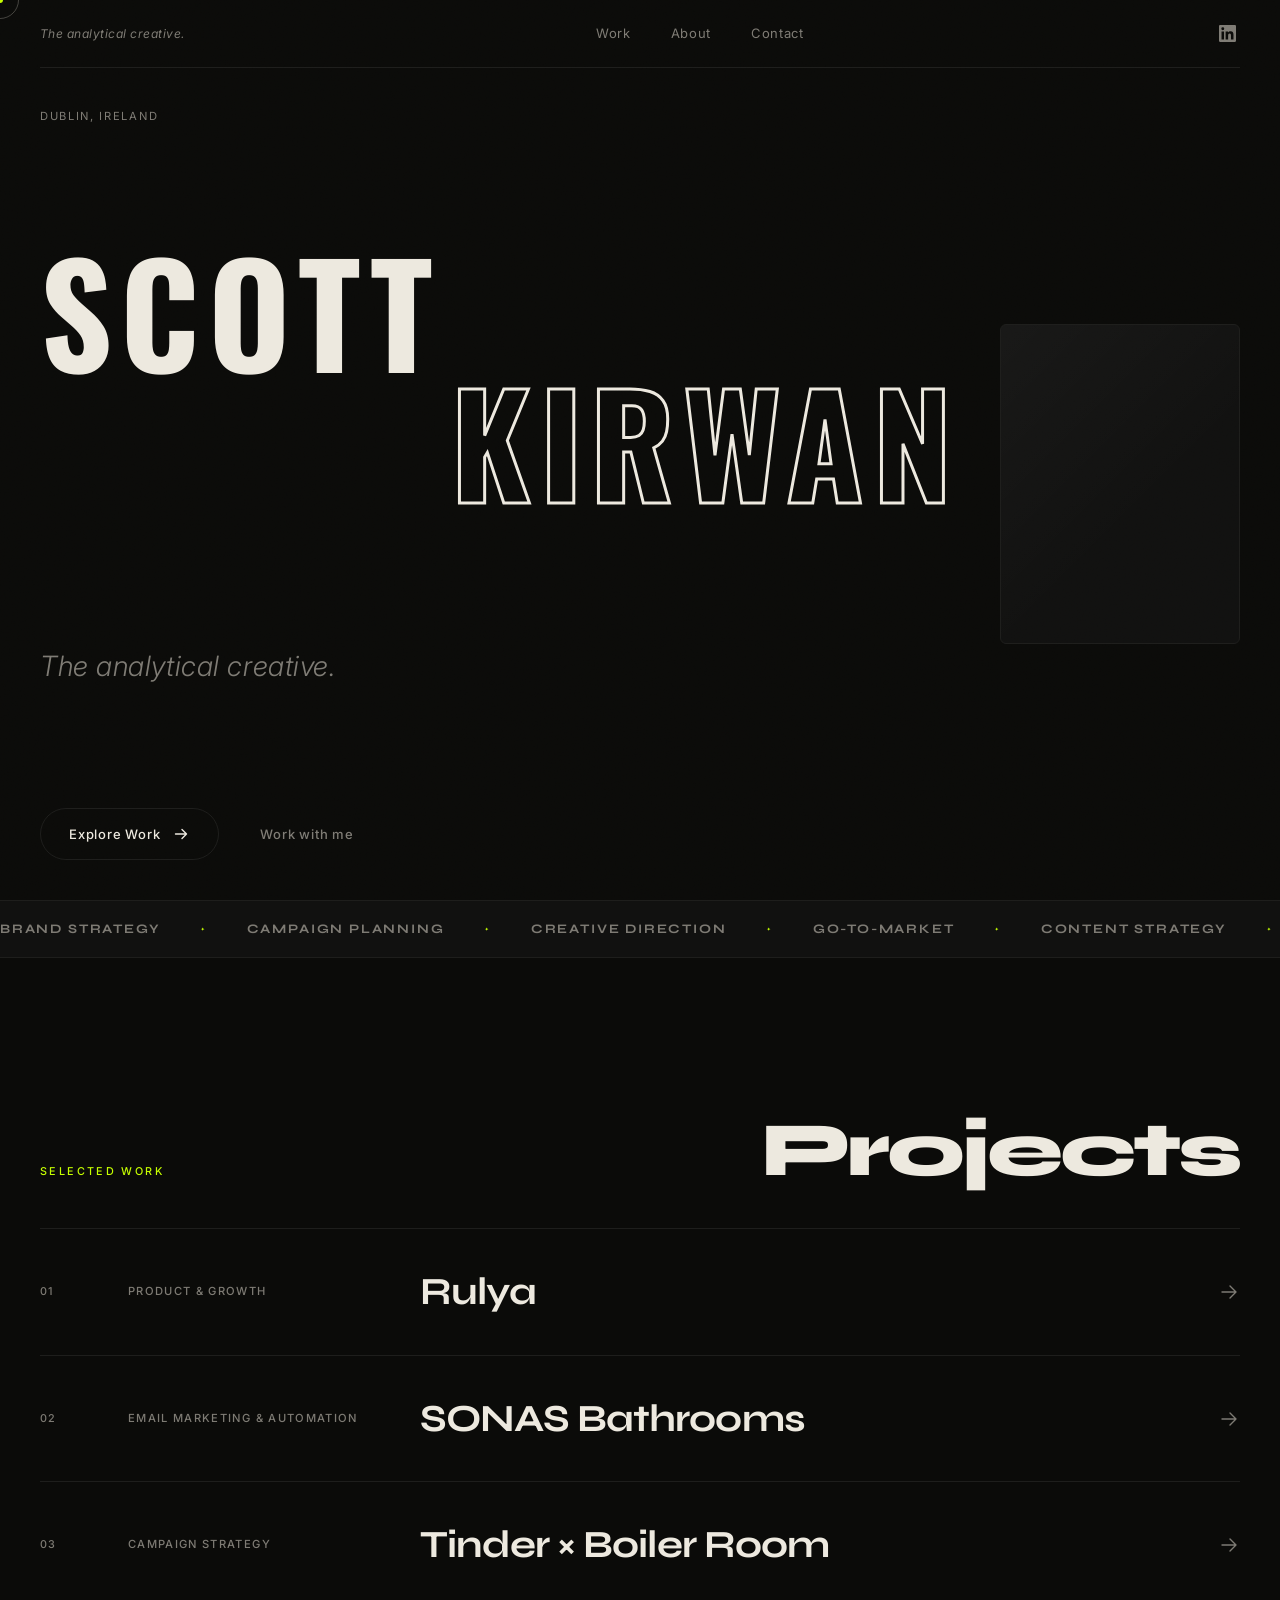
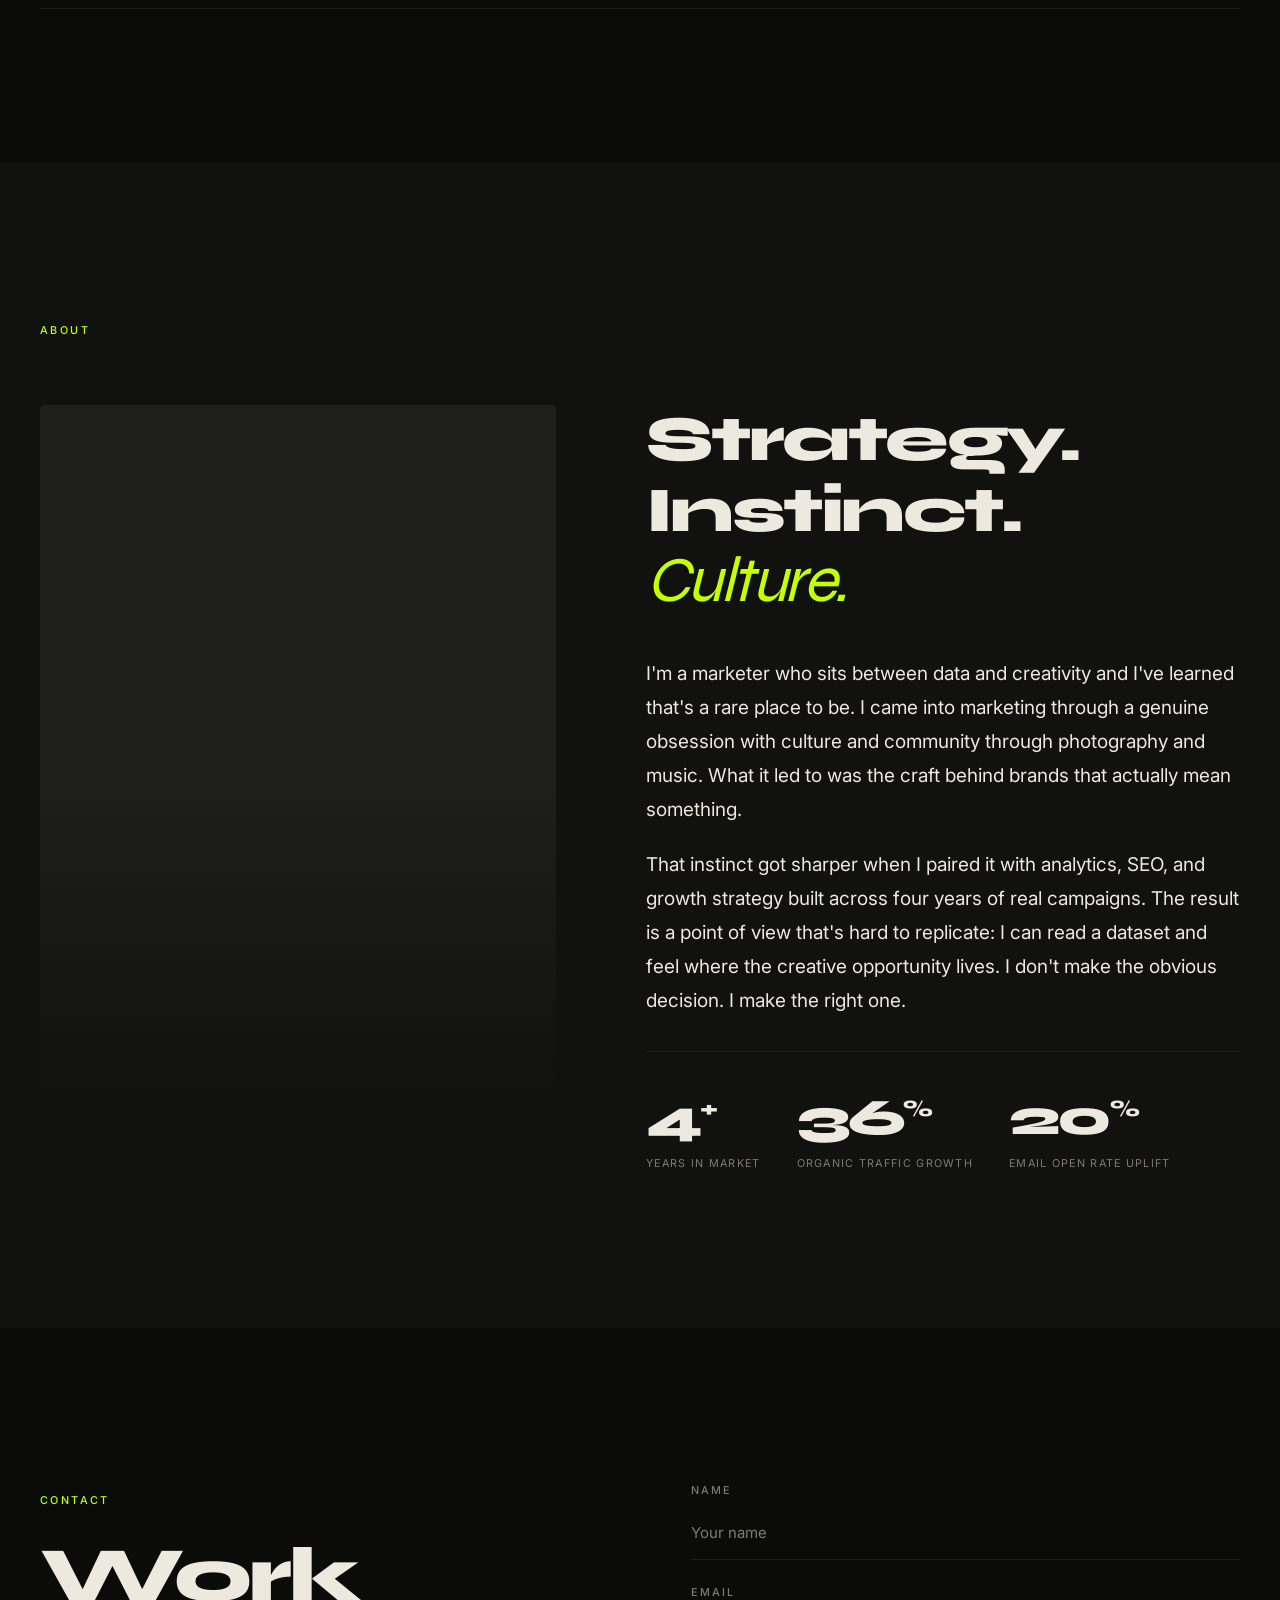
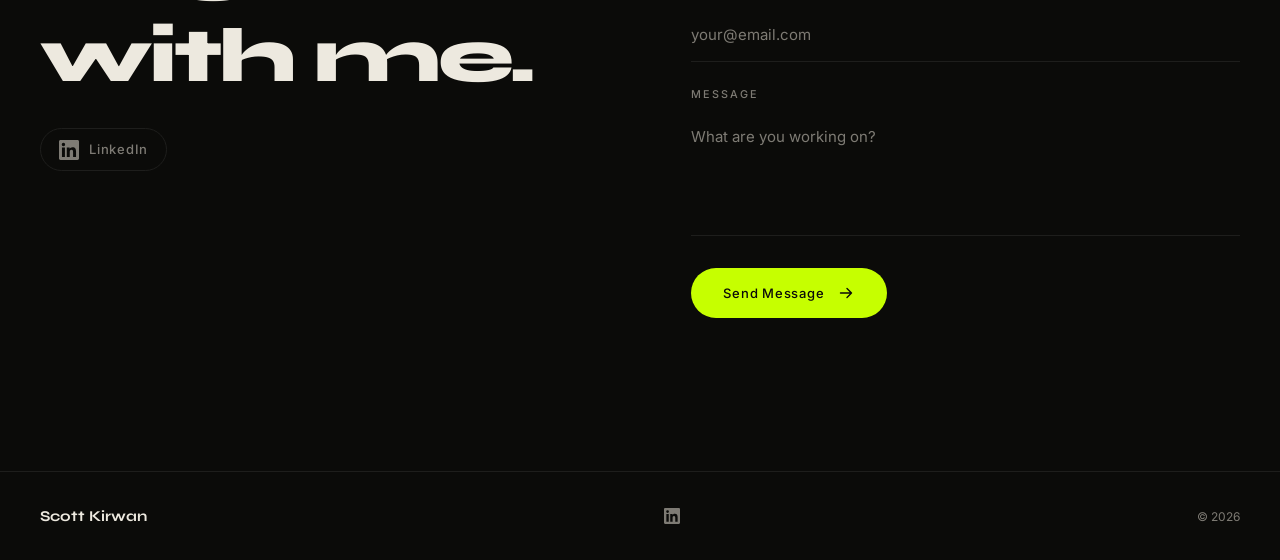
==== index.html @ 183482c9 "Portfolio v1" ====
<!DOCTYPE html>
<html lang="en">
<head>
  <meta charset="UTF-8" />
  <meta name="viewport" content="width=device-width, initial-scale=1.0" />
  <meta name="description" content="Scott Kirwan — Marketing professional. Brand strategy, campaigns, and creative direction." />
  <title>Scott Kirwan</title>
  <link rel="preconnect" href="https://fonts.googleapis.com" />
  <link rel="preconnect" href="https://fonts.gstatic.com" crossorigin />
  <link href="https://fonts.googleapis.com/css2?family=Oswald:wght@700&family=Syne:wght@400;700;800&family=Inter:wght@300;400;500&display=swap" rel="stylesheet" />
  <link rel="stylesheet" href="css/styles.css" />
</head>
<body>

  <!-- Grain texture -->
  <svg class="grain" aria-hidden="true" focusable="false" xmlns="http://www.w3.org/2000/svg">
    <filter id="noise">
      <feTurbulence type="fractalNoise" baseFrequency="0.65" numOctaves="3" stitchTiles="stitch" />
    </filter>
    <rect width="100%" height="100%" filter="url(#noise)" />
  </svg>

  <!-- Custom cursor -->
  <div class="cursor-dot"  id="cursorDot"  aria-hidden="true"></div>
  <div class="cursor-ring" id="cursorRing" aria-hidden="true"></div>

  <!-- Work hover preview (follows cursor) -->
  <div class="work-preview" id="workPreview" aria-hidden="true">
    <div class="work-preview__img" id="workPreviewImg"></div>
  </div>

  <!-- NAV ──────────────────────────────────────────────── -->
  <header class="nav" id="nav">
    <div class="nav__inner">
      <a href="#hero" class="nav__tagline" data-cursor="link">The analytical creative.</a>

      <nav class="nav__links" id="navLinks" aria-label="Main navigation">
        <a href="#work"    data-cursor="link">Work</a>
        <a href="#about"   data-cursor="link">About</a>
        <a href="#contact" data-cursor="link">Contact</a>
      </nav>

      <a href="https://www.linkedin.com/in/scott-kirwan-a81163185" class="nav__linkedin" target="_blank" rel="noopener noreferrer" aria-label="LinkedIn" data-cursor="link">
        <svg width="17" height="17" viewBox="0 0 24 24" fill="currentColor" aria-hidden="true">
          <path d="M20.447 20.452h-3.554v-5.569c0-1.328-.027-3.037-1.852-3.037-1.853 0-2.136 1.445-2.136 2.939v5.667H9.351V9h3.414v1.561h.046c.477-.9 1.637-1.85 3.37-1.85 3.601 0 4.267 2.37 4.267 5.455v6.286zM5.337 7.433a2.062 2.062 0 0 1-2.063-2.065 2.064 2.064 0 1 1 2.063 2.065zm1.782 13.019H3.555V9h3.564v11.452zM22.225 0H1.771C.792 0 0 .774 0 1.729v20.542C0 23.227.792 24 1.771 24h20.451C23.2 24 24 23.227 24 22.271V1.729C24 .774 23.2 0 22.222 0h.003z"/>
        </svg>
      </a>

      <button class="nav__toggle" id="navToggle" aria-label="Toggle menu" aria-expanded="false">
        <span></span><span></span>
      </button>
    </div>
  </header>

  <main>

    <!-- HERO ─────────────────────────────────────────────── -->
    <section class="hero" id="hero">
      <div class="hero__inner">

        <div class="hero__content">
          <div class="hero__meta">
            <span>Dublin, Ireland</span>
          </div>

          <div class="hero__name" aria-label="Scott Kirwan">
            <div class="hero__row">
              <span class="hero__first">SCOTT</span>
            </div>
            <div class="hero__row hero__row--right">
              <span class="hero__last">KIRWAN</span>
            </div>
          </div>

          <p class="hero__tagline">The analytical creative.</p>

          <div class="hero__foot">
            <div class="hero__ctas">
              <a href="#work" class="hero__cta" data-cursor="link">
                <span>Explore Work</span>
                <svg width="18" height="18" viewBox="0 0 18 18" fill="none" aria-hidden="true">
                  <path d="M3.5 9H14.5M14.5 9L10 4.5M14.5 9L10 13.5" stroke="currentColor" stroke-width="1.4" stroke-linecap="round" stroke-linejoin="round"/>
                </svg>
              </a>
              <a href="#contact" class="hero__cta hero__cta--secondary" data-cursor="link">
                <span>Work with me</span>
              </a>
            </div>
          </div>
        </div>

        <div class="hero__photo-col" aria-hidden="true">
          <div class="hero__photo"></div>
        </div>

      </div>
    </section>

    <!-- MARQUEE ──────────────────────────────────────────── -->
    <div class="marquee" aria-hidden="true">
      <div class="marquee__track">
        <span>Brand Strategy</span><span class="marquee__sep">✦</span>
        <span>Campaign Planning</span><span class="marquee__sep">✦</span>
        <span>Creative Direction</span><span class="marquee__sep">✦</span>
        <span>Go-To-Market</span><span class="marquee__sep">✦</span>
        <span>Content Strategy</span><span class="marquee__sep">✦</span>
        <span>Brand Strategy</span><span class="marquee__sep">✦</span>
        <span>Campaign Planning</span><span class="marquee__sep">✦</span>
        <span>Creative Direction</span><span class="marquee__sep">✦</span>
        <span>Go-To-Market</span><span class="marquee__sep">✦</span>
        <span>Content Strategy</span><span class="marquee__sep">✦</span>
      </div>
    </div>

    <!-- WORK ─────────────────────────────────────────────── -->
    <section class="section work" id="work">
      <div class="container">
        <header class="work__header" data-reveal>
          <span class="label">Selected Work</span>
          <h2 class="work__title">Projects</h2>
        </header>

        <ul class="work__list">
          <li class="work__item" data-preview-color="#0c1f30" data-preview-image="rulya-logo.png" data-preview-fit="contain" data-reveal>
            <a href="rulya.html" class="work__item-link" data-cursor="link">
              <span class="work__num">01</span>
              <span class="work__tag">Product &amp; Growth</span>
              <h3 class="work__name">Rulya</h3>
              <span class="work__arrow" aria-hidden="true">
                <svg width="22" height="22" viewBox="0 0 22 22" fill="none">
                  <path d="M4 11H18M18 11L12 5M18 11L12 17" stroke="currentColor" stroke-width="1.4" stroke-linecap="round" stroke-linejoin="round"/>
                </svg>
              </span>
            </a>
          </li>
          <li class="work__item" data-preview-color="#0d1a2b" data-preview-image="sonas-logo.png" data-preview-fit="contain" data-reveal>
            <a href="sonas.html" class="work__item-link" data-cursor="link">
              <span class="work__num">02</span>
              <span class="work__tag">Email Marketing &amp; Automation</span>
              <h3 class="work__name">SONAS Bathrooms</h3>
              <span class="work__arrow" aria-hidden="true">
                <svg width="22" height="22" viewBox="0 0 22 22" fill="none">
                  <path d="M4 11H18M18 11L12 5M18 11L12 17" stroke="currentColor" stroke-width="1.4" stroke-linecap="round" stroke-linejoin="round"/>
                </svg>
              </span>
            </a>
          </li>
          <li class="work__item" data-preview-color="#1a0a0f" data-preview-image="tinder-preview.png" data-reveal>
            <a href="tinder.html" class="work__item-link" data-cursor="link">
              <span class="work__num">03</span>
              <span class="work__tag">Campaign Strategy</span>
              <h3 class="work__name">Tinder &times; Boiler Room</h3>
              <span class="work__arrow" aria-hidden="true">
                <svg width="22" height="22" viewBox="0 0 22 22" fill="none">
                  <path d="M4 11H18M18 11L12 5M18 11L12 17" stroke="currentColor" stroke-width="1.4" stroke-linecap="round" stroke-linejoin="round"/>
                </svg>
              </span>
            </a>
          </li>
        </ul>
      </div>
    </section>

    <!-- ABOUT ────────────────────────────────────────────── -->
    <section class="section about" id="about">
      <div class="container">
        <span class="label" data-reveal>About</span>

        <div class="about__inner">
          <div class="about__image-col" data-reveal>
            <div class="about__image"></div>
          </div>

          <div class="about__content">
            <h2 class="about__headline" data-reveal>
              Strategy.<br />Instinct.<br /><em>Culture.</em>
            </h2>
            <p class="about__bio" data-reveal>
              I'm a marketer who sits between data and creativity and I've learned
              that's a rare place to be. I came into marketing through a genuine
              obsession with culture and community through photography and music.
              What it led to was the craft behind brands that actually mean something.
            </p>
            <p class="about__bio" data-reveal>
              That instinct got sharper when I paired it with analytics, SEO, and
              growth strategy built across four years of real campaigns. The result
              is a point of view that's hard to replicate: I can read a dataset and
              feel where the creative opportunity lives. I don't make the obvious
              decision. I make the right one.
            </p>

            <div class="about__stats" data-reveal>
              <div class="stat">
                <span class="stat__num">4<sup>+</sup></span>
                <span class="stat__label">Years in market</span>
              </div>
              <div class="stat">
                <span class="stat__num">36<sup>%</sup></span>
                <span class="stat__label">Organic traffic growth</span>
              </div>
              <div class="stat">
                <span class="stat__num">20<sup>%</sup></span>
                <span class="stat__label">Email open rate uplift</span>
              </div>
            </div>
          </div>
        </div>
      </div>
    </section>

    <!-- CONTACT ──────────────────────────────────────────── -->
    <section class="section contact" id="contact">
      <div class="container">
        <div class="contact__inner">

          <div class="contact__left" data-reveal>
            <span class="label">Contact</span>
            <h2 class="contact__headline">
              Work<br />with me.
            </h2>
            <a href="https://www.linkedin.com/in/scott-kirwan-a81163185" class="contact__linkedin" target="_blank" rel="noopener noreferrer" aria-label="LinkedIn" data-cursor="link">
              <svg width="20" height="20" viewBox="0 0 24 24" fill="currentColor" aria-hidden="true">
                <path d="M20.447 20.452h-3.554v-5.569c0-1.328-.027-3.037-1.852-3.037-1.853 0-2.136 1.445-2.136 2.939v5.667H9.351V9h3.414v1.561h.046c.477-.9 1.637-1.85 3.37-1.85 3.601 0 4.267 2.37 4.267 5.455v6.286zM5.337 7.433a2.062 2.062 0 0 1-2.063-2.065 2.064 2.064 0 1 1 2.063 2.065zm1.782 13.019H3.555V9h3.564v11.452zM22.225 0H1.771C.792 0 0 .774 0 1.729v20.542C0 23.227.792 24 1.771 24h20.451C23.2 24 24 23.227 24 22.271V1.729C24 .774 23.2 0 22.222 0h.003z"/>
              </svg>
              LinkedIn
            </a>
          </div>

          <form class="contact__form" id="contactForm" action="https://formspree.io/f/mzdqkjrl" method="POST" data-reveal>
            <div class="form__group">
              <label for="name">Name</label>
              <input type="text" id="name" name="name" placeholder="Your name" autocomplete="name" />
            </div>
            <div class="form__group">
              <label for="email">Email</label>
              <input type="email" id="email" name="email" placeholder="your@email.com" autocomplete="email" />
            </div>
            <div class="form__group">
              <label for="message">Message</label>
              <textarea id="message" name="message" rows="4" placeholder="What are you working on?" maxlength="1000"></textarea>
            </div>
            <button type="submit" class="btn-submit" data-cursor="link">
              <span>Send Message</span>
              <svg width="18" height="18" viewBox="0 0 18 18" fill="none" aria-hidden="true">
                <path d="M3.5 9H14.5M14.5 9L10 4.5M14.5 9L10 13.5" stroke="currentColor" stroke-width="1.4" stroke-linecap="round" stroke-linejoin="round"/>
              </svg>
            </button>
          </form>

        </div>
      </div>
    </section>

  </main>

  <!-- FOOTER ───────────────────────────────────────────── -->
  <footer class="footer">
    <div class="container">
      <div class="footer__inner">
        <span class="footer__name">Scott Kirwan</span>
        <div class="footer__links">
          <a href="https://www.linkedin.com/in/scott-kirwan-a81163185" target="_blank" rel="noopener noreferrer" aria-label="LinkedIn" data-cursor="link">
            <svg width="16" height="16" viewBox="0 0 24 24" fill="currentColor" aria-hidden="true">
              <path d="M20.447 20.452h-3.554v-5.569c0-1.328-.027-3.037-1.852-3.037-1.853 0-2.136 1.445-2.136 2.939v5.667H9.351V9h3.414v1.561h.046c.477-.9 1.637-1.85 3.37-1.85 3.601 0 4.267 2.37 4.267 5.455v6.286zM5.337 7.433a2.062 2.062 0 0 1-2.063-2.065 2.064 2.064 0 1 1 2.063 2.065zm1.782 13.019H3.555V9h3.564v11.452zM22.225 0H1.771C.792 0 0 .774 0 1.729v20.542C0 23.227.792 24 1.771 24h20.451C23.2 24 24 23.227 24 22.271V1.729C24 .774 23.2 0 22.222 0h.003z"/>
            </svg>
          </a>
        </div>
        <span class="footer__copy">&copy; <span id="year"></span></span>
      </div>
    </div>
  </footer>

  <script src="js/script.js"></script>
</body>
</html>
---- css/styles.css ----
/* ============================================================
   DESIGN TOKENS
   ============================================================ */
:root {
  --bg:       #0b0b09;
  --surface:  #111110;
  --border:   #1e1e1c;
  --text:     #ede9df;
  --muted:    #7e7b74;
  --accent:   #c6ff00;

  --font-display: 'Syne', system-ui, sans-serif;
  --font-hero:    'Oswald', Impact, sans-serif;
  --font-body:    'Inter', system-ui, sans-serif;

  --nav-h:  68px;
  --ease:   cubic-bezier(0.4, 0, 0.2, 1);
  --ease-o: cubic-bezier(0, 0, 0.2, 1);
}

/* ============================================================
   RESET
   ============================================================ */
*, *::before, *::after { box-sizing: border-box; margin: 0; padding: 0; }

html {
  scroll-behavior: smooth;
  scroll-padding-top: var(--nav-h);
  cursor: none;
}

body {
  font-family: var(--font-body);
  background: var(--bg);
  color: var(--text);
  line-height: 1.6;
  -webkit-font-smoothing: antialiased;
  overflow-x: hidden;
}

img, svg { display: block; max-width: 100%; }
a  { color: inherit; text-decoration: none; }
ul { list-style: none; }
button { cursor: none; border: none; background: none; font: inherit; }
input, textarea { font: inherit; border: none; outline: none; background: none; width: 100%; }
sup { font-size: 0.45em; vertical-align: super; line-height: 0; }

/* Restore cursor on touch devices */
@media (pointer: coarse) {
  html    { cursor: auto; }
  button  { cursor: pointer; }
}

/* ============================================================
   GRAIN
   ============================================================ */
.grain {
  position: fixed;
  inset: 0;
  width: 100%;
  height: 100%;
  pointer-events: none;
  z-index: 9999;
  opacity: 0.045;
  mix-blend-mode: overlay;
}

/* ============================================================
   CUSTOM CURSOR
   ============================================================ */
.cursor-dot,
.cursor-ring {
  position: fixed;
  top: 0; left: 0;
  border-radius: 50%;
  pointer-events: none;
  z-index: 9998;
  transform: translate(-50%, -50%);
  will-change: left, top;
}

.cursor-dot {
  width: 6px;
  height: 6px;
  background: var(--accent);
  transition: width 0.2s var(--ease),
              height 0.2s var(--ease),
              opacity 0.2s var(--ease);
}

.cursor-ring {
  width: 38px;
  height: 38px;
  border: 1px solid rgba(237, 233, 223, 0.25);
  transition: width 0.35s var(--ease),
              height 0.35s var(--ease),
              border-color 0.35s var(--ease),
              background 0.35s var(--ease);
}

/* On hover of interactive elements */
body.cursor-hover .cursor-dot {
  width: 0; height: 0; opacity: 0;
}
body.cursor-hover .cursor-ring {
  width: 60px;
  height: 60px;
  border-color: var(--accent);
  background: rgba(198, 255, 0, 0.07);
}

@media (pointer: coarse) {
  .cursor-dot, .cursor-ring { display: none; }
}

/* ============================================================
   LAYOUT UTILITIES
   ============================================================ */
.container {
  width: min(1200px, 100% - 3rem);
  margin-inline: auto;
}

.section {
  padding-block: clamp(100px, 12vw, 160px);
}

.label {
  display: inline-block;
  font-size: 0.675rem;
  font-weight: 500;
  letter-spacing: 0.22em;
  text-transform: uppercase;
  color: var(--accent);
  font-family: var(--font-body);
}

/* ============================================================
   NAVIGATION
   ============================================================ */
.nav {
  position: fixed;
  inset: 0 0 auto 0;
  z-index: 500;
  height: var(--nav-h);
  transition: background 0.4s var(--ease);
}

.nav.is-scrolled {
  background: rgba(11, 11, 9, 0.88);
  backdrop-filter: blur(16px);
  -webkit-backdrop-filter: blur(16px);
}

.nav__inner {
  display: flex;
  align-items: center;
  justify-content: space-between;
  height: 100%;
  width: min(1200px, 100% - 3rem);
  margin-inline: auto;
  border-bottom: 1px solid var(--border);
}

.nav__tagline {
  font-family: var(--font-body);
  font-size: 0.75rem;
  font-style: italic;
  font-weight: 400;
  letter-spacing: 0.04em;
  color: var(--muted);
  transition: color 0.25s var(--ease);
}
.nav__tagline:hover { color: var(--text); }

.nav__links {
  display: flex;
  gap: 2.5rem;
}

.nav__links a {
  font-size: 0.8125rem;
  font-weight: 400;
  color: var(--muted);
  letter-spacing: 0.05em;
  position: relative;
  transition: color 0.25s var(--ease);
}

.nav__links a::after {
  content: '';
  position: absolute;
  bottom: -3px; left: 0;
  height: 1px; width: 0;
  background: var(--accent);
  transition: width 0.3s var(--ease);
}

.nav__links a:hover         { color: var(--text); }
.nav__links a:hover::after  { width: 100%; }

.nav__linkedin {
  display: flex;
  align-items: center;
  color: var(--muted);
  padding: 0.25rem;
  transition: color 0.25s var(--ease);
}
.nav__linkedin:hover { color: var(--text); }

.nav__toggle {
  display: none;
  flex-direction: column;
  gap: 6px;
  width: 26px;
  padding: 4px 0;
}
.nav__toggle span {
  display: block;
  height: 1px;
  background: var(--text);
  transition: transform 0.3s var(--ease), opacity 0.3s;
}
.nav__toggle.is-open span:first-child { transform: translateY(3.5px) rotate(45deg); }
.nav__toggle.is-open span:last-child  { transform: translateY(-3.5px) rotate(-45deg); }

/* ============================================================
   HERO
   ============================================================ */
.hero {
  min-height: 100svh;
  padding-top: var(--nav-h);
  padding-inline: max(1.5rem, calc((100vw - 1200px) / 2));
}

.hero__inner {
  display: grid;
  grid-template-columns: 1fr 240px;
  gap: 2.5rem;
  min-height: calc(100svh - var(--nav-h));
  align-items: stretch;
}

.hero__content {
  display: flex;
  flex-direction: column;
  justify-content: space-between;
  padding-block: 2.5rem;
  min-width: 0;
}

.hero__photo-col {
  display: flex;
  align-items: center;
  padding-block: 2.5rem;
}

.hero__photo {
  width: 100%;
  aspect-ratio: 3 / 4;
  background: var(--surface);
  border: 1px solid var(--border);
  border-radius: 6px;
  position: sticky;
  top: calc(var(--nav-h) + 2rem);
  overflow: hidden;
}

/* Subtle inner gradient on the photo placeholder */
.hero__photo::after {
  content: '';
  position: absolute;
  inset: 0;
  background: linear-gradient(135deg, rgba(255,255,255,0.03) 0%, transparent 60%);
}

.hero__meta {
  display: flex;
  justify-content: space-between;
  font-size: 0.7rem;
  letter-spacing: 0.15em;
  text-transform: uppercase;
  color: var(--muted);

  opacity: 0;
  animation: heroIn 0.8s var(--ease-o) 0.1s forwards;
}

.hero__name {
  display: flex;
  flex-direction: column;
}

.hero__row {
  display: flex;
}
.hero__row--right { justify-content: flex-end; }

.hero__first,
.hero__last {
  font-family: var(--font-hero);
  font-weight: 700;
  font-size: clamp(3.5rem, 11vw, 11rem);
  letter-spacing: 0.06em;
  line-height: 0.92;
  display: block;
  opacity: 0;
}

.hero__first {
  color: var(--text);
  animation: heroIn 0.9s var(--ease-o) 0.2s forwards;
}

.hero__last {
  color: transparent;
  -webkit-text-stroke: 3px var(--text);
  animation: heroIn 0.9s var(--ease-o) 0.35s forwards;
}

.hero__tagline {
  font-size: clamp(1.125rem, 2.2vw, 1.75rem);
  font-style: italic;
  font-weight: 300;
  color: var(--muted);
  letter-spacing: 0.02em;
  padding-top: 1.25rem;

  opacity: 0;
  animation: heroIn 0.8s var(--ease-o) 0.47s forwards;
}

.hero__foot {
  display: flex;
  justify-content: flex-start;
  align-items: flex-end;

  opacity: 0;
  animation: heroIn 0.8s var(--ease-o) 0.55s forwards;
}

@keyframes heroIn {
  from { opacity: 0; transform: translateY(30px); }
  to   { opacity: 1; transform: none; }
}

.hero__ctas {
  display: flex;
  gap: 0.75rem;
  align-items: center;
  flex-wrap: wrap;
}

.hero__cta {
  display: inline-flex;
  align-items: center;
  gap: 0.75rem;
  padding: 0.9rem 1.75rem;
  font-size: 0.8125rem;
  font-weight: 500;
  letter-spacing: 0.06em;
  border: 1px solid var(--border);
  border-radius: 100px;
  color: var(--text);
  transition: background 0.3s var(--ease),
              border-color 0.3s var(--ease),
              color 0.3s var(--ease),
              transform 0.3s var(--ease);
}
.hero__cta:hover {
  background: var(--accent);
  border-color: var(--accent);
  color: var(--bg);
  transform: translateY(-2px);
}

.hero__cta--secondary {
  background: transparent;
  color: var(--muted);
  border-color: transparent;
}
.hero__cta--secondary:hover {
  background: transparent;
  border-color: var(--text);
  color: var(--text);
}


/* ============================================================
   MARQUEE
   ============================================================ */
.marquee {
  overflow: hidden;
  border-block: 1px solid var(--border);
  background: var(--surface);
  padding-block: 1.1rem;
}

.marquee__track {
  display: flex;
  align-items: center;
  gap: 2.5rem;
  width: max-content;
  white-space: nowrap;
  font-family: var(--font-display);
  font-weight: 700;
  font-size: 0.8125rem;
  letter-spacing: 0.14em;
  text-transform: uppercase;
  color: var(--muted);
  animation: marqueeScroll 28s linear infinite;
}

.marquee__sep {
  color: var(--accent);
  font-size: 0.4em;
  line-height: 0;
}

@keyframes marqueeScroll {
  from { transform: translateX(0); }
  to   { transform: translateX(-50%); }
}

.marquee:hover .marquee__track { animation-play-state: paused; }

/* ============================================================
   WORK
   ============================================================ */
.work { background: var(--bg); }

.work__header {
  display: flex;
  align-items: baseline;
  justify-content: space-between;
  padding-bottom: 2.5rem;
  border-bottom: 1px solid var(--border);
  margin-bottom: 0;
}

.work__title {
  font-family: var(--font-display);
  font-size: clamp(2.5rem, 6vw, 5rem);
  font-weight: 800;
  letter-spacing: -0.04em;
  line-height: 1;
}

.work__list { margin: 0; }

.work__item {
  border-bottom: 1px solid var(--border);
}

.work__item-link {
  display: grid;
  grid-template-columns: 56px 260px 1fr 36px;
  align-items: center;
  gap: 2rem;
  padding: 2rem 0;
  transition: padding 0.45s var(--ease);
}

.work__item:hover .work__item-link { padding: 2.75rem 0; }

.work__num {
  font-size: 0.675rem;
  font-weight: 500;
  letter-spacing: 0.12em;
  color: var(--muted);
  font-family: var(--font-body);
  transition: color 0.3s;
}

.work__item:hover .work__num { color: var(--accent); }

.work__tag {
  font-size: 0.7rem;
  font-weight: 500;
  letter-spacing: 0.12em;
  text-transform: uppercase;
  color: var(--muted);
  transition: color 0.3s;
  white-space: nowrap;
  overflow: hidden;
  text-overflow: ellipsis;
}

.work__name {
  font-family: var(--font-display);
  font-size: clamp(1.375rem, 3vw, 2.5rem);
  font-weight: 700;
  letter-spacing: -0.025em;
  color: var(--text);
  transition: letter-spacing 0.45s var(--ease);
}

.work__item:hover .work__name { letter-spacing: -0.01em; }

.work__arrow {
  display: flex;
  justify-content: flex-end;
  color: var(--muted);
  transition: color 0.3s, transform 0.35s var(--ease);
}

.work__item:hover .work__arrow {
  color: var(--accent);
  transform: translate(5px, -5px);
}

/* Floating work preview */
.work-preview {
  position: fixed;
  width: 290px;
  height: 190px;
  pointer-events: none;
  z-index: 400;
  opacity: 0;
  transform: scale(0.88) rotate(-2deg);
  transition: opacity 0.35s var(--ease), transform 0.35s var(--ease);
  will-change: transform, left, top;
}

.work-preview.is-visible {
  opacity: 1;
  transform: scale(1) rotate(-1.5deg);
}

.work-preview__img {
  width: 100%;
  height: 100%;
  border-radius: 6px;
  border: 1px solid var(--border);
  overflow: hidden;
  background: #fff;
  display: flex;
  align-items: center;
  justify-content: center;
  padding: 1.75rem;
  box-sizing: border-box;
}

.work-preview__img img {
  max-width: 100%;
  max-height: 100%;
  width: auto;
  height: auto;
  object-fit: contain;
  display: block;
}

/* ============================================================
   ABOUT
   ============================================================ */
.about { background: var(--surface); }

.about__inner {
  display: grid;
  grid-template-columns: 1fr 1.15fr;
  gap: clamp(3rem, 7vw, 9rem);
  align-items: start;
  margin-top: 4rem;
}

.about__image {
  aspect-ratio: 3 / 4;
  background: var(--border);
  border-radius: 4px;
  position: sticky;
  top: calc(var(--nav-h) + 2rem);
  overflow: hidden;
}

.about__image::after {
  content: '';
  position: absolute;
  inset: 0;
  background: linear-gradient(to bottom, transparent 55%, var(--surface) 100%);
}

.about__headline {
  font-family: var(--font-display);
  font-size: clamp(2.25rem, 5vw, 4rem);
  font-weight: 800;
  letter-spacing: -0.04em;
  line-height: 1.1;
  margin-bottom: 2.5rem;
}

.about__headline em {
  font-style: italic;
  font-weight: 400;
  color: var(--accent);
}

.about__bio {
  font-size: 1.1875rem;
  color: var(--text);
  line-height: 1.8;
  max-width: 52ch;
  margin-bottom: 1.25rem;
}

.about__stats {
  display: flex;
  gap: 2.25rem;
  padding-top: 2.5rem;
  margin-top: 2rem;
  border-top: 1px solid var(--border);
}

.stat__num {
  display: block;
  font-family: var(--font-display);
  font-size: clamp(2.5rem, 4vw, 3.5rem);
  font-weight: 800;
  letter-spacing: -0.05em;
  line-height: 1;
  margin-bottom: 0.375rem;
}

.stat__label {
  font-size: 0.675rem;
  letter-spacing: 0.12em;
  text-transform: uppercase;
  max-width: 10ch;
  line-height: 1.5;
  color: var(--muted);
}

/* ============================================================
   CONTACT
   ============================================================ */
.contact { background: var(--bg); }

.contact__inner {
  display: grid;
  grid-template-columns: 1fr 1fr;
  gap: clamp(3rem, 8vw, 10rem);
  align-items: start;
}

.contact__left { padding-top: 0.25rem; }

.contact__headline {
  font-family: var(--font-display);
  font-size: clamp(2.75rem, 6vw, 5.25rem);
  font-weight: 800;
  letter-spacing: -0.04em;
  line-height: 1.05;
  margin-block: 1.5rem 2rem;
}

.contact__headline em {
  font-style: italic;
  font-weight: 400;
  color: var(--accent);
}

.contact__linkedin {
  display: inline-flex;
  align-items: center;
  gap: 0.625rem;
  font-size: 0.8125rem;
  font-weight: 500;
  letter-spacing: 0.06em;
  color: var(--muted);
  border: 1px solid var(--border);
  border-radius: 100px;
  padding: 0.625rem 1.125rem;
  transition: color 0.3s, border-color 0.3s;
}
.contact__linkedin:hover {
  color: var(--text);
  border-color: var(--accent);
}

/* Form */
.form__group {
  display: flex;
  flex-direction: column;
  gap: 0.5rem;
  margin-bottom: 1.5rem;
}

.form__group label {
  font-size: 0.675rem;
  font-weight: 500;
  letter-spacing: 0.18em;
  text-transform: uppercase;
  color: var(--muted);
}

.form__group input,
.form__group textarea {
  padding: 0.875rem 0;
  border-bottom: 1px solid var(--border);
  font-size: 0.9375rem;
  color: var(--text);
  background: transparent;
  resize: none;
  transition: border-color 0.3s;
}

.form__group input:focus,
.form__group textarea:focus { border-color: var(--text); }

.form__group input::placeholder,
.form__group textarea::placeholder { color: var(--muted); }

.btn-submit {
  display: inline-flex;
  align-items: center;
  gap: 0.75rem;
  padding: 0.9rem 2rem;
  background: var(--accent);
  color: var(--bg);
  font-size: 0.8125rem;
  font-weight: 500;
  letter-spacing: 0.06em;
  border-radius: 100px;
  margin-top: 0.5rem;
  transition: background 0.3s var(--ease), transform 0.3s var(--ease);
}
.btn-submit:hover {
  background: #d2ff26;
  transform: translateY(-2px);
}
.btn-submit:disabled {
  opacity: 0.6;
  transform: none;
}

/* ============================================================
   FOOTER
   ============================================================ */
.footer {
  border-top: 1px solid var(--border);
  padding-block: 2rem;
}

.footer__inner {
  display: flex;
  align-items: center;
  justify-content: space-between;
  gap: 2rem;
}

.footer__name {
  font-family: var(--font-display);
  font-size: 0.9375rem;
  font-weight: 700;
}

.footer__links {
  display: flex;
  gap: 2rem;
}

.footer__links a {
  display: flex;
  align-items: center;
  color: var(--muted);
  transition: color 0.25s;
}
.footer__links a:hover { color: var(--text); }

.footer__copy {
  font-size: 0.75rem;
  color: var(--muted);
}

/* ============================================================
   SCROLL REVEAL
   ============================================================ */
[data-reveal] {
  opacity: 0;
  transform: translateY(28px);
  transition: opacity 0.7s var(--ease), transform 0.7s var(--ease);
}

[data-reveal].is-visible {
  opacity: 1;
  transform: none;
}

/* Stagger children of lists */
.work__item[data-reveal]:nth-child(2) { transition-delay: 0.07s; }
.work__item[data-reveal]:nth-child(3) { transition-delay: 0.14s; }
.work__item[data-reveal]:nth-child(4) { transition-delay: 0.21s; }

/* ============================================================
   RESPONSIVE
   ============================================================ */
@media (max-width: 960px) {
  .hero__inner {
    grid-template-columns: 1fr;
  }
  .hero__photo-col { display: none; }

  .work__item-link {
    grid-template-columns: 44px 1fr 28px;
    gap: 1.25rem;
  }
  .work__tag { display: none; }

  .about__inner  { grid-template-columns: 1fr; }
  .about__image-col {
    position: static;
    flex-direction: row;
    gap: 0.5rem;
  }
  .about__image--portrait { aspect-ratio: 3/4; }
  .about__image--candid   { aspect-ratio: 3/4; }

  .contact__inner { grid-template-columns: 1fr; }
}

@media (max-width: 640px) {
  .nav__links {
    position: fixed;
    inset: var(--nav-h) 0 0;
    background: rgba(11, 11, 9, 0.97);
    backdrop-filter: blur(12px);
    -webkit-backdrop-filter: blur(12px);
    flex-direction: column;
    align-items: center;
    justify-content: center;
    gap: 2.5rem;
    display: none;
    z-index: 499;
  }
  .nav__links.is-open { display: flex; }
  .nav__links a { font-size: 1.5rem; color: var(--text); }
  .nav__links a::after { display: none; }

  .nav__toggle { display: flex; }

  .hero__last { -webkit-text-stroke-width: 1px; }
  .hero__ctas { flex-direction: column; align-items: flex-start; }

  .about__image-col { display: none; }
  .about__stats { gap: 1.5rem; }

  .footer__inner {
    flex-direction: column;
    align-items: flex-start;
    gap: 1.25rem;
  }
}

@media (prefers-reduced-motion: reduce) {
  *, *::before, *::after {
    animation-duration: 0.01ms !important;
    transition-duration: 0.01ms !important;
  }
  .hero__meta, .hero__first, .hero__last, .hero__tagline, .hero__foot { opacity: 1; }
  [data-reveal] { opacity: 1; transform: none; }
}
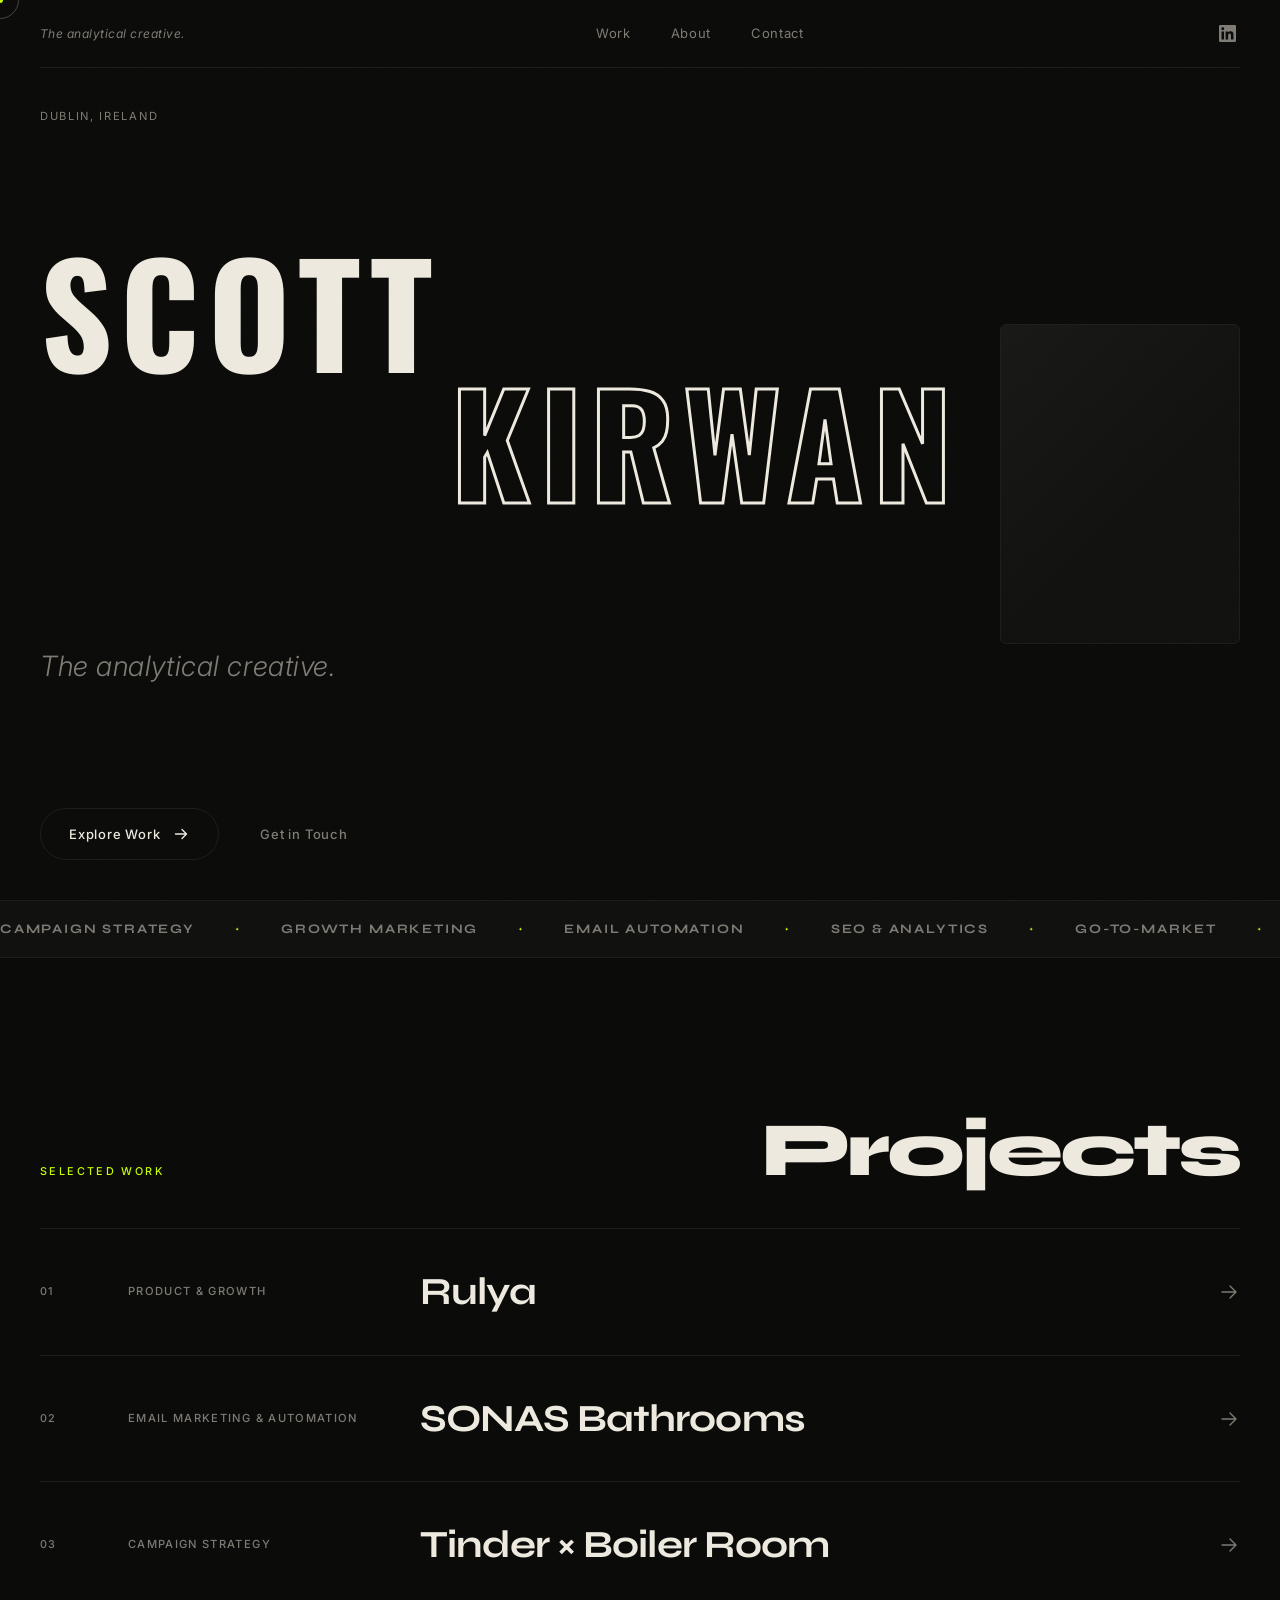
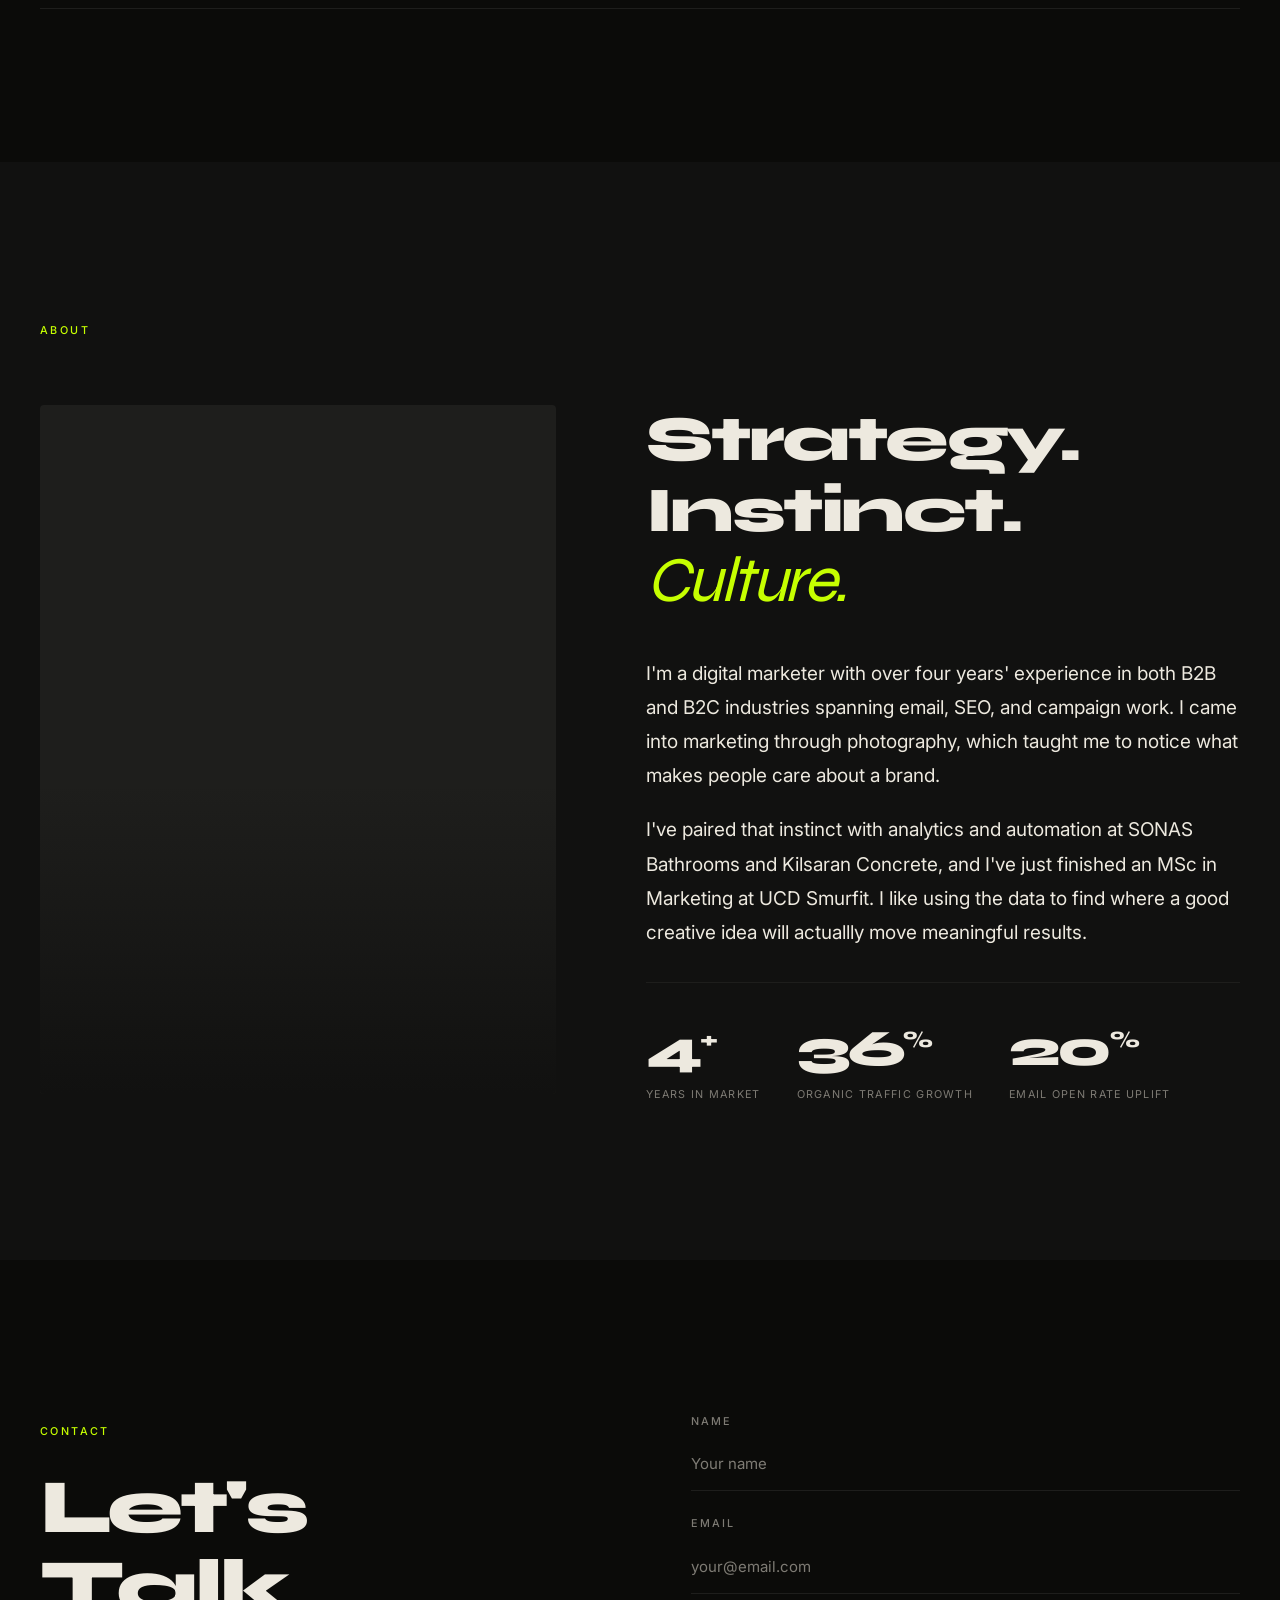
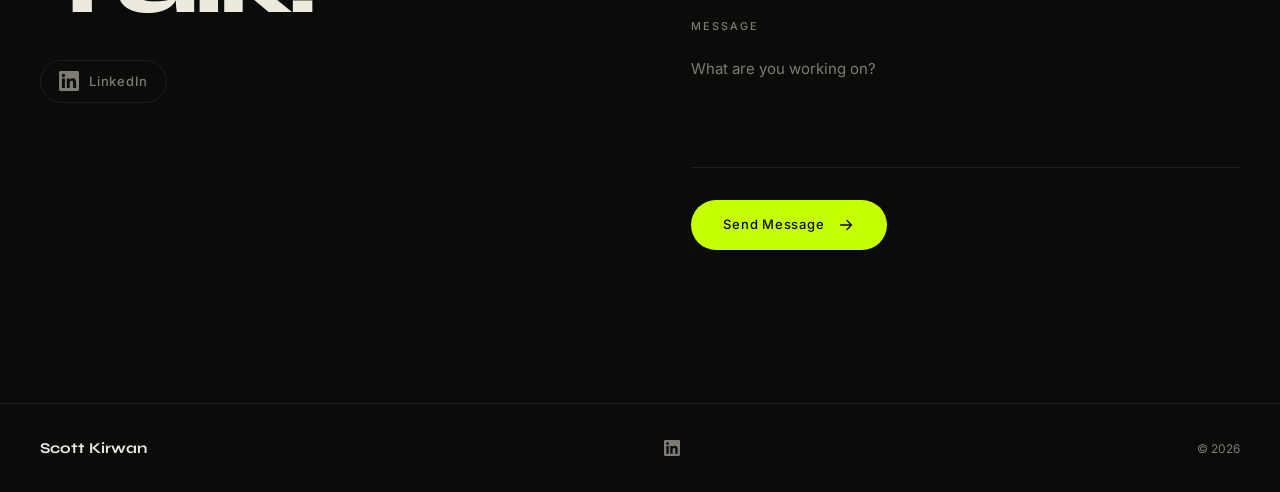
==== commit a1f1f3d5: "Update index.html Copy changes" ====
--- a/index.html
+++ b/index.html
@@ -3,8 +3,8 @@
 <head>
   <meta charset="UTF-8" />
   <meta name="viewport" content="width=device-width, initial-scale=1.0" />
-  <meta name="description" content="Scott Kirwan — Marketing professional. Brand strategy, campaigns, and creative direction." />
-  <title>Scott Kirwan</title>
+     <meta name="description" content="Scott Kirwan, Dublin-based digital marketer. B2B email marketing, SEO and campaign strategy." />
+   <title>Scott Kirwan | Digital Marketer, Dublin</title>
   <link rel="preconnect" href="https://fonts.googleapis.com" />
   <link rel="preconnect" href="https://fonts.gstatic.com" crossorigin />
   <link href="https://fonts.googleapis.com/css2?family=Oswald:wght@700&family=Syne:wght@400;700;800&family=Inter:wght@300;400;500&display=swap" rel="stylesheet" />
@@ -83,7 +83,7 @@
                 </svg>
               </a>
               <a href="#contact" class="hero__cta hero__cta--secondary" data-cursor="link">
-                <span>Work with me</span>
+                <span>Get in Touch</span>
               </a>
             </div>
           </div>
@@ -99,16 +99,18 @@
     <!-- MARQUEE ──────────────────────────────────────────── -->
     <div class="marquee" aria-hidden="true">
       <div class="marquee__track">
+        <span>Campaign Strategy</span><span class="marquee__sep">✦</span>
+        <span>Growth Marketing</span><span class="marquee__sep">✦</span>
+        <span>Email Automation</span><span class="marquee__sep">✦</span>
+        <span>SEO &amp; Analytics</span><span class="marquee__sep">✦</span>
+        <span>Go-To-Market</span><span class="marquee__sep">✦</span>
         <span>Brand Strategy</span><span class="marquee__sep">✦</span>
-        <span>Campaign Planning</span><span class="marquee__sep">✦</span>
-        <span>Creative Direction</span><span class="marquee__sep">✦</span>
+        <span>Campaign Strategy</span><span class="marquee__sep">✦</span>
+        <span>Growth Marketing</span><span class="marquee__sep">✦</span>
+        <span>Email Automation</span><span class="marquee__sep">✦</span>
+        <span>SEO &amp; Analytics</span><span class="marquee__sep">✦</span>
         <span>Go-To-Market</span><span class="marquee__sep">✦</span>
-        <span>Content Strategy</span><span class="marquee__sep">✦</span>
         <span>Brand Strategy</span><span class="marquee__sep">✦</span>
-        <span>Campaign Planning</span><span class="marquee__sep">✦</span>
-        <span>Creative Direction</span><span class="marquee__sep">✦</span>
-        <span>Go-To-Market</span><span class="marquee__sep">✦</span>
-        <span>Content Strategy</span><span class="marquee__sep">✦</span>
       </div>
     </div>
 
@@ -176,17 +178,15 @@
               Strategy.<br />Instinct.<br /><em>Culture.</em>
             </h2>
             <p class="about__bio" data-reveal>
-              I'm a marketer who sits between data and creativity and I've learned
-              that's a rare place to be. I came into marketing through a genuine
-              obsession with culture and community through photography and music.
-              What it led to was the craft behind brands that actually mean something.
+              I'm a digital marketer with over four years' experience in both B2B and
+              B2C industries spanning email, SEO, and campaign work. I came into marketing
+              through photography, which taught me to notice what makes people care about a brand.
             </p>
             <p class="about__bio" data-reveal>
-              That instinct got sharper when I paired it with analytics, SEO, and
-              growth strategy built across four years of real campaigns. The result
-              is a point of view that's hard to replicate: I can read a dataset and
-              feel where the creative opportunity lives. I don't make the obvious
-              decision. I make the right one.
+              I've paired that instinct with analytics and automation at SONAS Bathrooms and
+              Kilsaran Concrete, and I've just finished an MSc in Marketing at UCD Smurfit.
+              I like using the data to find where a good creative idea will actuallly move
+              meaningful results.
             </p>
 
             <div class="about__stats" data-reveal>
@@ -216,7 +216,7 @@
           <div class="contact__left" data-reveal>
             <span class="label">Contact</span>
             <h2 class="contact__headline">
-              Work<br />with me.
+              Let's<br />Talk.
             </h2>
             <a href="https://www.linkedin.com/in/scott-kirwan-a81163185" class="contact__linkedin" target="_blank" rel="noopener noreferrer" aria-label="LinkedIn" data-cursor="link">
               <svg width="20" height="20" viewBox="0 0 24 24" fill="currentColor" aria-hidden="true">
